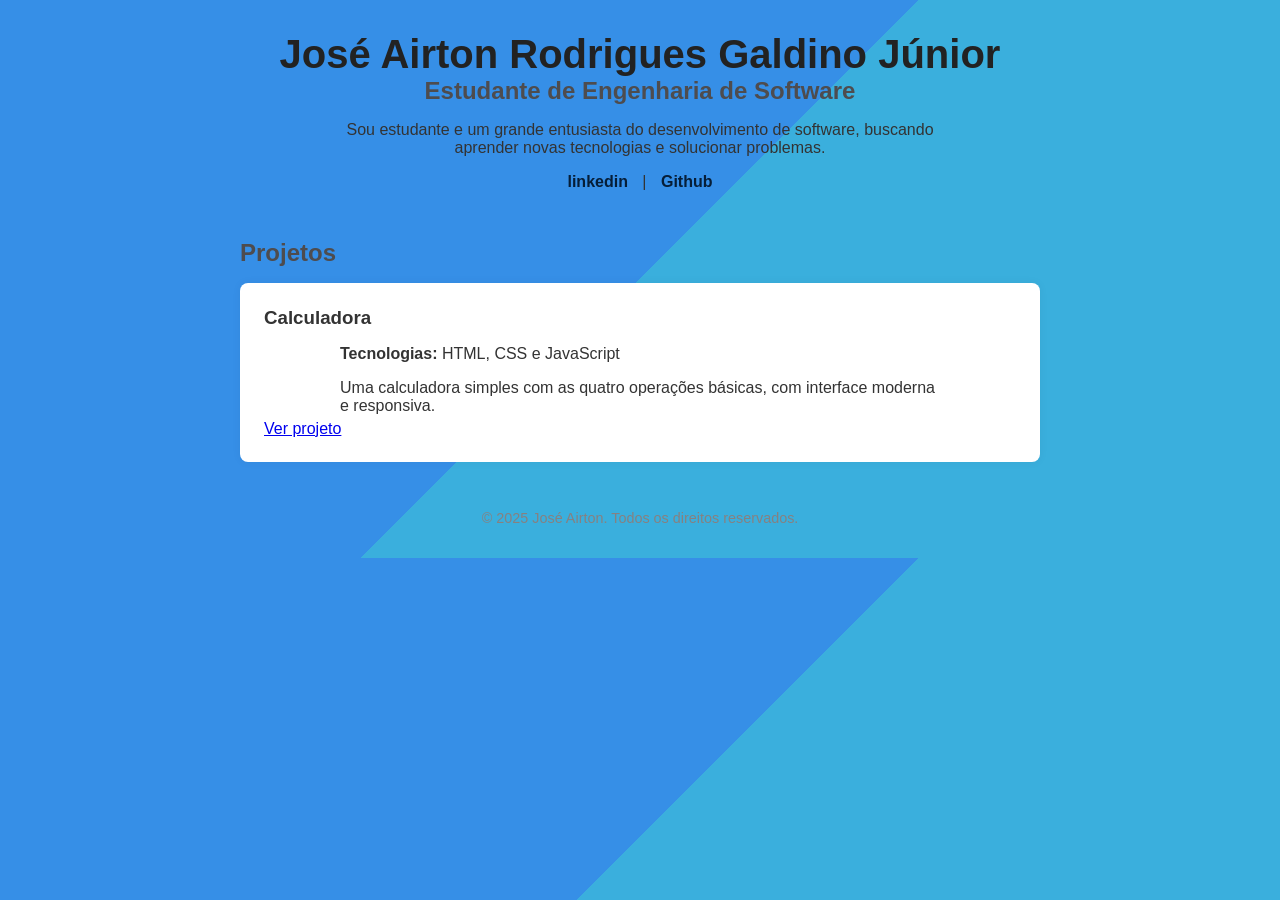
==== index.html @ 3179a434 "alterando nome portfolio.html -> imdex.html" ====
<!DOCTYPE html>
<html lang="pt-br">
<head>
    <meta charset="UTF-8">
    <meta name="viewport" content="width=device-width, initial-scale=1.0">
    <title>Portfólio - José Airton</title>

    <style>
        *{
            margin: 0;
            padding: 0;
            box-sizing: border-box;
            
            
        }
        
        body{
            font-family: 'Segoe UI', Tahoma, Geneva, Verdana, sans-serif;
            background-color: #8a8a8a;
            color: #333;
            line-height: 1,6;
            padding: 2rem;
            background: linear-gradient(135deg, #368fe7 50%, #3aafdd 50%);
        }

          header {
      text-align: center;
      margin-bottom: 3rem;
    }

    h1 {
      font-size: 2.5rem;
      color: #222;
    }

    h2 {
      font-size: 1.5rem;
      color: #4e4c4e;
      margin-bottom: 1rem;
    }

    p {
      max-width: 600px;
      margin: 1rem auto;
      font-size: 1rem;
    }

    .social-links {
      text-align: center;
      margin-top: 1rem;
    }

    .social-links a {
      margin: 0 10px;
      text-decoration: none;
      color: #061e38;
      font-weight: bolder;
    }

    .projects {
      max-width: 800px;
      margin: 0 auto;
    }

    .project {
      background-color: #fff;
      border-radius: 8px;
      padding: 1.5rem;
      margin-bottom: 1.5rem;
      box-shadow: 0 0 10px rgba(0,0,0,0.05);
    }

    .project h3 {
      margin-bottom: 0.5rem;
      color: #333;
    }

    .project p {
      margin-bottom: 0.3rem;
    }

    footer {
      text-align: center;
      margin-top: 3rem;
      font-size: 0.9rem;
      color: #868181;
    }

    @media (max-width: 600px) {
      h1 {
        font-size: 2rem;
      }

      .project {
        padding: 1rem;
      }
    }
    </style>
</head>
<body>

    <header>
        <h1>José Airton Rodrigues Galdino Júnior</h1>
        <h2>Estudante de Engenharia de Software</h2>
        <p>Sou estudante e um grande entusiasta do desenvolvimento de software, buscando aprender novas tecnologias e solucionar problemas.</p>
        <div class="social-links">
     
      <a href="https://www.linkedin.com/in/jose-airton-rodrigues-577529368/" target="_blank">linkedin</a> | <a href="https://github.com/Airtonrgj" target="_blank">Github</a> 
    </div>
    </header>

     <section class="projects">
    <h2>Projetos</h2>

    <div class="project">
      <h3>Calculadora</h3>
      <p><strong>Tecnologias:</strong> HTML, CSS e JavaScript</p>
      <p>Uma calculadora simples com as quatro operações básicas, com interface moderna e responsiva.</p>
      <a href="https://airtonrgj.github.io/calculadora/" target="_blank">Ver projeto</a>
    </div>

    
  </section>

  <footer>
    &copy; 2025 José Airton. Todos os direitos reservados.
  </footer>
    
</body>
</html>
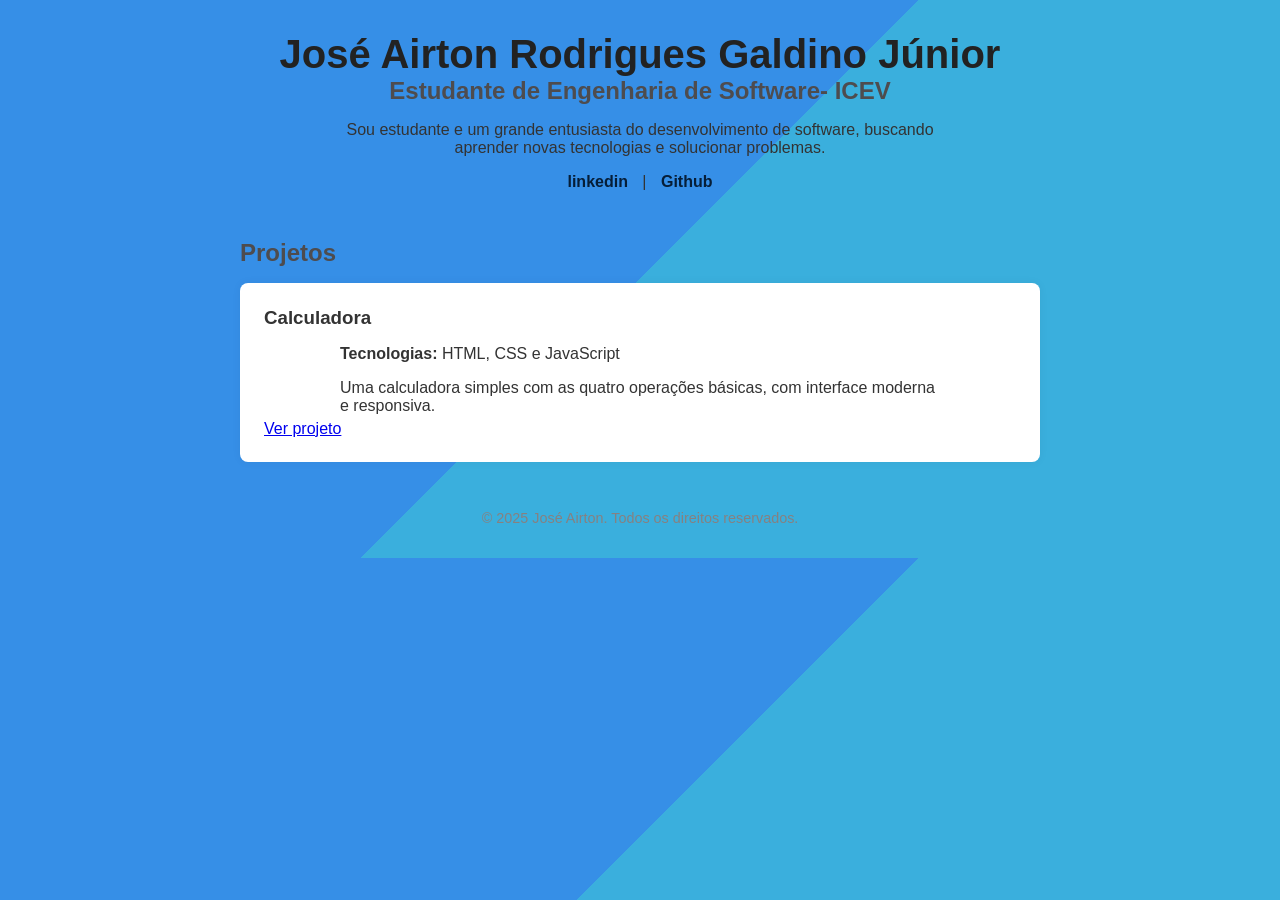
==== commit 074c9f04: "adicionando icev no h2 do curso" ====
--- a/index.html
+++ b/index.html
@@ -101,7 +101,7 @@
 
     <header>
         <h1>José Airton Rodrigues Galdino Júnior</h1>
-        <h2>Estudante de Engenharia de Software</h2>
+        <h2>Estudante de Engenharia de Software- ICEV</h2>
         <p>Sou estudante e um grande entusiasta do desenvolvimento de software, buscando aprender novas tecnologias e solucionar problemas.</p>
         <div class="social-links">
      
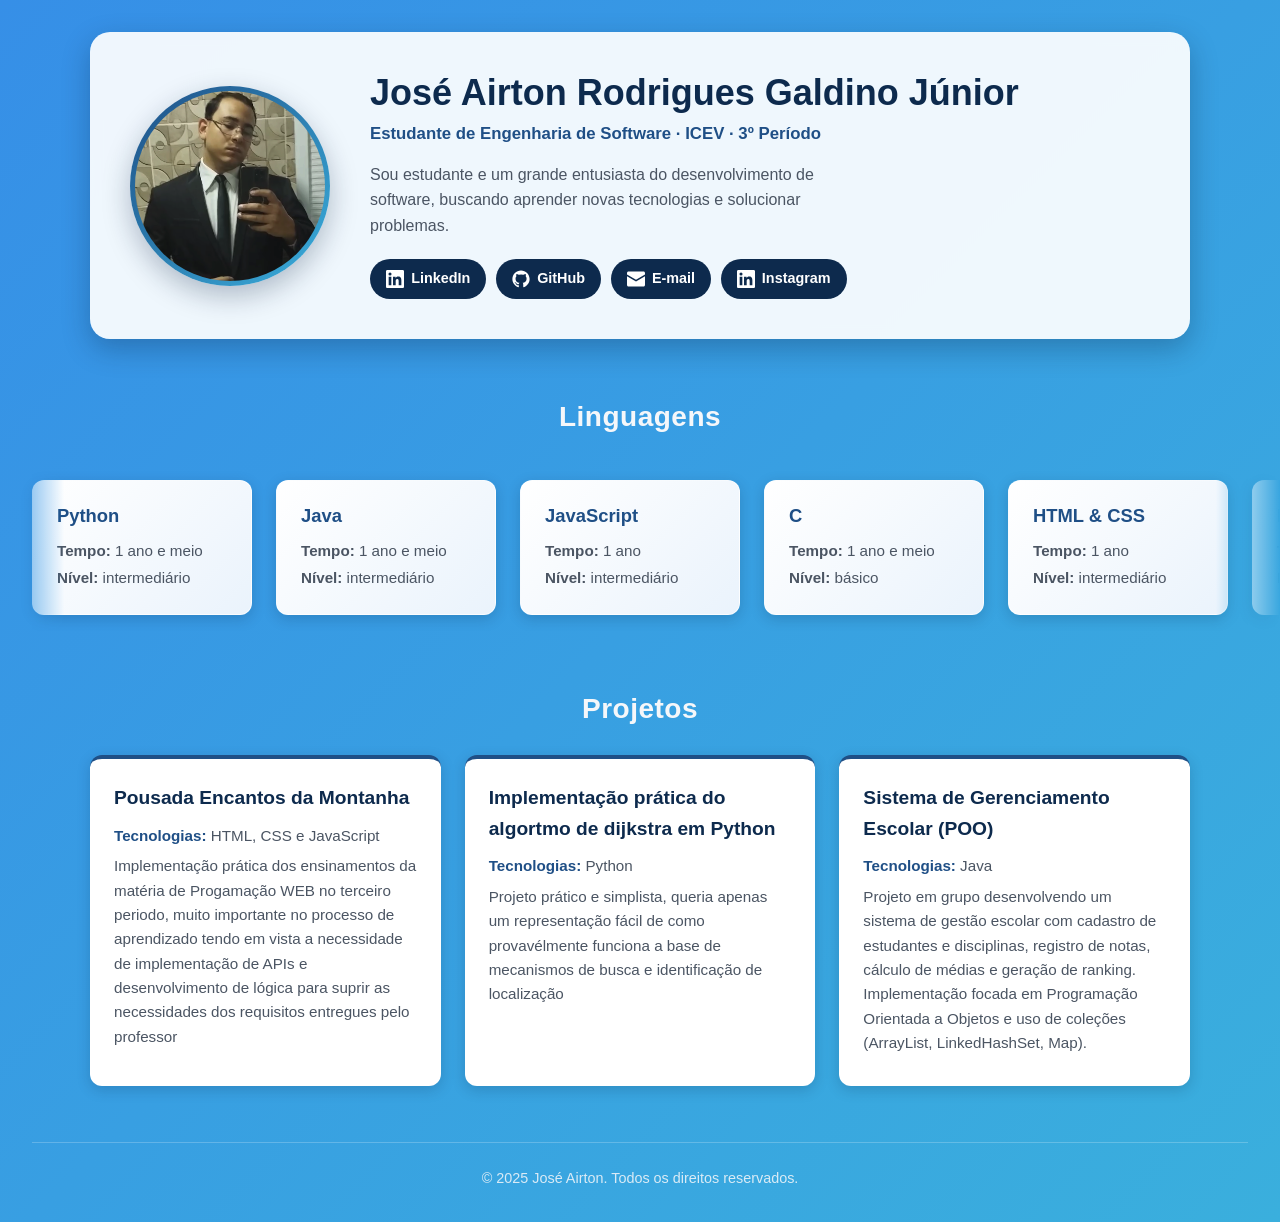
==== commit 12022403: "terminando de atualisar o portifólio por completo" ====
--- a/index.html
+++ b/index.html
@@ -4,123 +4,158 @@
     <meta charset="UTF-8">
     <meta name="viewport" content="width=device-width, initial-scale=1.0">
     <title>Portfólio - José Airton</title>
-
-    <style>
-        *{
-            margin: 0;
-            padding: 0;
-            box-sizing: border-box;
-            
-            
-        }
-        
-        body{
-            font-family: 'Segoe UI', Tahoma, Geneva, Verdana, sans-serif;
-            background-color: #8a8a8a;
-            color: #333;
-            line-height: 1,6;
-            padding: 2rem;
-            background: linear-gradient(135deg, #368fe7 50%, #3aafdd 50%);
-        }
-
-          header {
-      text-align: center;
-      margin-bottom: 3rem;
-    }
-
-    h1 {
-      font-size: 2.5rem;
-      color: #222;
-    }
-
-    h2 {
-      font-size: 1.5rem;
-      color: #4e4c4e;
-      margin-bottom: 1rem;
-    }
-
-    p {
-      max-width: 600px;
-      margin: 1rem auto;
-      font-size: 1rem;
-    }
-
-    .social-links {
-      text-align: center;
-      margin-top: 1rem;
-    }
-
-    .social-links a {
-      margin: 0 10px;
-      text-decoration: none;
-      color: #061e38;
-      font-weight: bolder;
-    }
-
-    .projects {
-      max-width: 800px;
-      margin: 0 auto;
-    }
-
-    .project {
-      background-color: #fff;
-      border-radius: 8px;
-      padding: 1.5rem;
-      margin-bottom: 1.5rem;
-      box-shadow: 0 0 10px rgba(0,0,0,0.05);
-    }
-
-    .project h3 {
-      margin-bottom: 0.5rem;
-      color: #333;
-    }
-
-    .project p {
-      margin-bottom: 0.3rem;
-    }
-
-    footer {
-      text-align: center;
-      margin-top: 3rem;
-      font-size: 0.9rem;
-      color: #868181;
-    }
-
-    @media (max-width: 600px) {
-      h1 {
-        font-size: 2rem;
-      }
-
-      .project {
-        padding: 1rem;
-      }
-    }
-    </style>
+    <link rel="stylesheet" href="style.css">
 </head>
 <body>
 
-    <header>
+    <header class="hero">
+      <div class="hero-photo">
+        <img src="imagens/214992477.png" alt="Foto de José Airton" />
+      </div>
+
+      <div class="hero-content">
         <h1>José Airton Rodrigues Galdino Júnior</h1>
-        <h2>Estudante de Engenharia de Software- ICEV</h2>
-        <p>Sou estudante e um grande entusiasta do desenvolvimento de software, buscando aprender novas tecnologias e solucionar problemas.</p>
+        <p class="hero-role">Estudante de Engenharia de Software · ICEV · 3º Período</p>
+        <p class="hero-bio">Sou estudante e um grande entusiasta do desenvolvimento de software, buscando aprender novas tecnologias e solucionar problemas.</p>
+
         <div class="social-links">
-     
-      <a href="https://www.linkedin.com/in/jose-airton-rodrigues-577529368/" target="_blank">linkedin</a> | <a href="https://github.com/Airtonrgj" target="_blank">Github</a> 
-    </div>
+          <a href="https://www.linkedin.com/in/jose-airton-rodrigues-577529368/" target="_blank" rel="noopener noreferrer" aria-label="LinkedIn">
+            <svg viewBox="0 0 24 24" aria-hidden="true" fill="currentColor"><path d="M20.45 20.45h-3.55v-5.57c0-1.33-.02-3.03-1.85-3.03-1.85 0-2.13 1.45-2.13 2.94v5.66H9.36V9h3.41v1.56h.05c.48-.9 1.64-1.85 3.38-1.85 3.62 0 4.29 2.38 4.29 5.47v6.27zM5.34 7.43a2.06 2.06 0 1 1 0-4.12 2.06 2.06 0 0 1 0 4.12zm1.78 13.02H3.56V9h3.56v11.45zM22.22 0H1.77C.79 0 0 .77 0 1.72v20.56C0 23.23.79 24 1.77 24h20.45c.98 0 1.78-.77 1.78-1.72V1.72C24 .77 23.2 0 22.22 0z"/></svg>
+            <span>LinkedIn</span>
+          </a>
+          <a href="https://github.com/Airtonrgj" target="_blank" rel="noopener noreferrer" aria-label="GitHub">
+            <svg viewBox="0 0 24 24" aria-hidden="true" fill="currentColor"><path d="M12 .5C5.65.5.5 5.65.5 12c0 5.08 3.29 9.39 7.86 10.91.58.1.79-.25.79-.56v-2.17c-3.2.7-3.88-1.37-3.88-1.37-.53-1.34-1.29-1.7-1.29-1.7-1.05-.72.08-.71.08-.71 1.16.08 1.77 1.2 1.77 1.2 1.04 1.78 2.72 1.27 3.38.97.11-.76.41-1.27.74-1.56-2.55-.29-5.24-1.27-5.24-5.67 0-1.25.45-2.27 1.18-3.07-.12-.29-.51-1.46.11-3.04 0 0 .97-.31 3.18 1.17a11.05 11.05 0 0 1 5.79 0c2.21-1.48 3.18-1.17 3.18-1.17.62 1.58.23 2.75.11 3.04.74.8 1.18 1.82 1.18 3.07 0 4.41-2.69 5.37-5.25 5.66.42.36.79 1.07.79 2.17v3.21c0 .31.21.67.8.56C20.21 21.39 23.5 17.08 23.5 12 23.5 5.65 18.35.5 12 .5z"/></svg>
+            <span>GitHub</span>
+          </a>
+          <a href="mailto:jarodriguesj1@gmail.com" aria-label="E-mail">
+            <svg viewBox="0 0 24 24" aria-hidden="true" fill="currentColor"><path d="M12 13.065 0 6V4c0-1.1.9-2 2-2h20c1.1 0 2 .9 2 2v2l-12 7.065zm12-4.71V20c0 1.1-.9 2-2 2H2c-1.1 0-2-.9-2-2V8.355l12 6.94 12-6.94z"/></svg>
+            <span>E-mail</span>
+          </a>
+          <a href="https://www.instagram.com/airtonrgj/?next=%2Flittledoce%2F" target="_blank" rel="noopener noreferrer" aria-label="LinkedIn">
+            <svg viewBox="0 0 24 24" aria-hidden="true" fill="currentColor"><path d="M20.45 20.45h-3.55v-5.57c0-1.33-.02-3.03-1.85-3.03-1.85 0-2.13 1.45-2.13 2.94v5.66H9.36V9h3.41v1.56h.05c.48-.9 1.64-1.85 3.38-1.85 3.62 0 4.29 2.38 4.29 5.47v6.27zM5.34 7.43a2.06 2.06 0 1 1 0-4.12 2.06 2.06 0 0 1 0 4.12zm1.78 13.02H3.56V9h3.56v11.45zM22.22 0H1.77C.79 0 0 .77 0 1.72v20.56C0 23.23.79 24 1.77 24h20.45c.98 0 1.78-.77 1.78-1.72V1.72C24 .77 23.2 0 22.22 0z"/></svg>
+            <span>Instagram</span>
+          </a>
+        </div>
+      </div>
     </header>
 
-     <section class="projects">
-    <h2>Projetos</h2>
+    <!-- achei melhor uma section para cada um dos parâmetro que acho importante apresentar -->
+    <section class="linguagens">
+      <h2>Linguagens</h2>
 
-    <div class="project">
-      <h3>Calculadora</h3>
-      <p><strong>Tecnologias:</strong> HTML, CSS e JavaScript</p>
-      <p>Uma calculadora simples com as quatro operações básicas, com interface moderna e responsiva.</p>
-      <a href="https://airtonrgj.github.io/calculadora/" target="_blank">Ver projeto</a>
-    </div>
+      <div class="carrossel">
+        <div class="carrossel-track">
+          <div class="linguagen">
+            <h3>Python</h3>
+            <p><strong>Tempo:</strong> 1 ano e meio</p>
+            <p><strong>Nível:</strong> intermediário</p>
+          </div>
+
+          <div class="linguagen">
+            <h3>Java</h3>
+            <p><strong>Tempo:</strong> 1 ano e meio</p>
+            <p><strong>Nível:</strong> intermediário</p>
+          </div>
+
+          <div class="linguagen">
+            <h3>JavaScript</h3>
+            <p><strong>Tempo:</strong> 1 ano</p>
+            <p><strong>Nível:</strong> intermediário</p>
+          </div>
+
+          <div class="linguagen">
+            <h3>C</h3>
+            <p><strong>Tempo:</strong> 1 ano e meio</p>
+            <p><strong>Nível:</strong> básico</p>
+          </div>
+
+          <div class="linguagen">
+            <h3>HTML & CSS</h3>
+            <p><strong>Tempo:</strong> 1 ano</p>
+            <p><strong>Nível:</strong> intermediário</p>
+          </div>
+
+          <div class="linguagen" aria-hidden="true">
+            <h3>Python</h3>
+            <p><strong>Tempo:</strong> 1 ano e meio</p>
+            <p><strong>Nível:</strong> intermediário</p>
+          </div>
+
+          <div class="linguagen" aria-hidden="true">
+            <h3>Java</h3>
+            <p><strong>Tempo:</strong> 1 ano e meio</p>
+            <p><strong>Nível:</strong> intermediário</p>
+          </div>
+
+          <div class="linguagen" aria-hidden="true">
+            <h3>JavaScript</h3>
+            <p><strong>Tempo:</strong> 1 ano</p>
+            <p><strong>Nível:</strong> intermediário</p>
+          </div>
+
+          <div class="linguagen" aria-hidden="true">
+            <h3>C</h3>
+            <p><strong>Tempo:</strong> 1 ano e meio</p>
+            <p><strong>Nível:</strong> básico</p>
+          </div>
+
+          <div class="linguagen" aria-hidden="true">
+            <h3>HTML & CSS</h3>
+            <p><strong>Tempo:</strong> 1 ano</p>
+            <p><strong>Nível:</strong> intermediário</p>
+          </div>
+        </div>
+      </div>
+    </section>
+    
+    
 
     
+    
+    
+    
+    
+    
+    <section class="projects">
+      <h2>Projetos</h2>
+
+      <div class="projects-list">
+<!-- mantive a mesma classe tendo em vista que eu queria uma apresentação homogênia dos projetos -->
+ <!-- adicionanndo a classe dentro do link, assim pode criar em qualquer parte do quadrado, que ele vai direto pro link -->
+        <a class="project" href="https://encantos-da-montanha.vercel.app/src/presentation/views/index.html" target="_blank" rel="noopener noreferrer">
+          <h3>Pousada Encantos da Montanha</h3>
+          <p><strong>Tecnologias:</strong> HTML, CSS e JavaScript</p>
+          <p>Implementação prática dos ensinamentos da matéria de Progamação WEB no terceiro periodo, muito importante no processo de aprendizado tendo em vista a necessidade de implementação de APIs e desenvolvimento de lógica para suprir as necessidades dos requisitos entregues pelo professor</p>
+          
+        </a>
+
+        <a class="project" href="https://airtonrgj.github.io/calculadora/" target="_blank" rel="noopener noreferrer">
+          <h3>Implementação prática do algortmo de dijkstra em Python</h3>
+          <p><strong>Tecnologias:</strong> Python</p>
+          <p>Projeto prático e simplista, queria apenas um representação fácil de como provavélmente funciona a base de mecanismos de busca e identificação de localização</p>
+
+        </a>
+
+        <a class="project" href="https://github.com/Airtonrgj/POO-Escolar" target="_blank" rel="noopener noreferrer">
+          <h3>Sistema de Gerenciamento Escolar (POO)</h3>
+          <p><strong>Tecnologias:</strong> Java</p>
+          <p>Projeto em grupo desenvolvendo um sistema de gestão escolar com cadastro de estudantes e disciplinas, registro de notas, cálculo de médias e geração de ranking. Implementação focada em Programação Orientada a Objetos e uso de coleções (ArrayList, LinkedHashSet, Map).</p>
+        </a>
+      </div>
   </section>
+
+  <!-- achei meio desnecessário ja que ja tem o link para conversa no e-mail no inicio da página  -->
+  <!-- <section class="contato">
+    <h2>Contato</h2>
+    <p class="contato-text">Vamos conversar? Estou aberto a oportunidades, dúvidas e parcerias.</p>
+    <a class="contato-card" href="mailto:jarodriguesj1@gmail.com">
+      <svg viewBox="0 0 24 24" aria-hidden="true" fill="currentColor"><path d="M12 13.065 0 6V4c0-1.1.9-2 2-2h20c1.1 0 2 .9 2 2v2l-12 7.065zm12-4.71V20c0 1.1-.9 2-2 2H2c-1.1 0-2-.9-2-2V8.355l12 6.94 12-6.94z"/></svg>
+      <div>
+        <span class="contato-label">E-mail</span>
+        <span class="contato-value">jarodriguesj1@gmail.com</span>
+      </div>
+    </a>
+  </section> -->
 
   <footer>
     &copy; 2025 José Airton. Todos os direitos reservados.
--- a/style.css
+++ b/style.css
@@ -0,0 +1,373 @@
+:root {
+  --azul-escuro: #0d2a4d;
+  --azul-medio: #1f4f86;
+  --azul-claro: #368fe7;
+  --ciano: #3aafdd;
+  --branco: #ffffff;
+  --branco-suave: #eaf3fc;
+  --texto-escuro: #1f2937;
+  --texto-medio: #4b5563;
+  --texto-claro: #f5f7fa;
+  --sombra-suave: 0 4px 14px rgba(6, 30, 56, 0.18);
+  --sombra-forte: 0 10px 28px rgba(6, 30, 56, 0.28);
+  --radius: 12px;
+}
+
+* {
+  margin: 0;
+  padding: 0;
+  box-sizing: border-box;
+}
+
+body {
+  font-family: 'Inter', 'Segoe UI', Tahoma, Geneva, Verdana, sans-serif;
+  color: var(--texto-escuro);
+  line-height: 1.6;
+  padding: 2rem;
+  background: linear-gradient(135deg, var(--azul-claro) 0%, var(--ciano) 100%);
+  min-height: 100vh;
+}
+
+.hero {
+  max-width: 1100px;
+  margin: 0 auto 3.5rem;
+  padding: 2.5rem;
+  background: rgba(255, 255, 255, 0.92);
+  border-radius: 20px;
+  box-shadow: var(--sombra-forte);
+  display: flex;
+  align-items: center;
+  gap: 2.5rem;
+  flex-wrap: wrap;
+  justify-content: center;
+  backdrop-filter: blur(6px);
+}
+
+.hero-photo {
+  flex-shrink: 0;
+  width: 200px;
+  height: 200px;
+  border-radius: 50%;
+  overflow: hidden;
+  padding: 5px;
+  background: linear-gradient(135deg, var(--azul-medio), var(--ciano));
+  box-shadow: var(--sombra-forte);
+  transition: transform .35s ease;
+}
+
+.hero-photo:hover {
+  transform: scale(1.04);
+}
+
+.hero-photo img {
+  width: 100%;
+  height: 100%;
+  border-radius: 50%;
+  object-fit: cover;
+  display: block;
+  background: var(--branco);
+}
+
+.hero-content {
+  flex: 1 1 320px;
+  min-width: 0;
+}
+
+.hero-content h1 {
+  font-size: 2.25rem;
+  color: var(--azul-escuro);
+  line-height: 1.15;
+  margin-bottom: 0.5rem;
+}
+
+.hero-role {
+  font-size: 1.05rem;
+  color: var(--azul-medio);
+  font-weight: 600;
+  margin-bottom: 0.85rem;
+}
+
+.hero-bio {
+  font-size: 1rem;
+  color: var(--texto-medio);
+  margin-bottom: 1.25rem;
+  max-width: 56ch;
+}
+
+.social-links {
+  display: flex;
+  flex-wrap: wrap;
+  gap: 0.6rem;
+}
+
+.social-links a {
+  display: inline-flex;
+  align-items: center;
+  gap: 0.45rem;
+  padding: 0.55rem 1rem;
+  background: var(--azul-escuro);
+  color: var(--branco);
+  border-radius: 999px;
+  text-decoration: none;
+  font-weight: 600;
+  font-size: 0.9rem;
+  transition: transform .2s ease, background .2s ease, box-shadow .2s ease;
+}
+
+.social-links a:hover,
+.social-links a:focus-visible {
+  background: var(--azul-medio);
+  transform: translateY(-2px);
+  box-shadow: var(--sombra-suave);
+  outline: none;
+}
+
+.social-links svg {
+  width: 18px;
+  height: 18px;
+}
+
+section > h2 {
+  font-size: 1.75rem;
+  color: var(--texto-claro);
+  margin-bottom: 1.5rem;
+  text-align: center;
+  letter-spacing: 0.5px;
+}
+
+.linguagens {
+  max-width: none;
+  margin: 0 -2rem 3.5rem;
+}
+
+.linguagens h2 {
+  color: var(--texto-claro);
+}
+
+.carrossel {
+  overflow: hidden;
+  padding: 1rem 2rem;
+  mask-image: linear-gradient(to right, transparent, #000 5%, #000 95%, transparent);
+  -webkit-mask-image: linear-gradient(to right, transparent, #000 5%, #000 95%, transparent);
+}
+
+.carrossel-track {
+  display: flex;
+  gap: 1.5rem;
+  width: max-content;
+  animation: carrossel-scroll 25s linear infinite;
+}
+
+.carrossel:hover .carrossel-track {
+  animation-play-state: paused;
+}
+
+@keyframes carrossel-scroll {
+  from { transform: translateX(0); }
+  to   { transform: translateX(-50%); }
+}
+
+.linguagen {
+  flex-shrink: 0;
+  min-width: 220px;
+  background: linear-gradient(135deg, var(--branco) 0%, var(--branco-suave) 100%);
+  border-radius: var(--radius);
+  padding: 1.25rem 1.5rem;
+  box-shadow: var(--sombra-suave);
+  border: 1px solid rgba(255, 255, 255, 0.6);
+  transition: transform .25s ease, box-shadow .25s ease;
+}
+
+.linguagen:hover {
+  transform: translateY(-4px);
+  box-shadow: var(--sombra-forte);
+}
+
+.linguagen h3 {
+  margin-bottom: 0.5rem;
+  color: var(--azul-medio);
+  font-size: 1.15rem;
+}
+
+.linguagen p {
+  margin: 0.2rem 0;
+  font-size: 0.95rem;
+  color: var(--texto-medio);
+}
+
+@media (prefers-reduced-motion: reduce) {
+  .carrossel-track {
+    animation: none;
+  }
+}
+
+.projects {
+  max-width: 1100px;
+  margin: 0 auto 3.5rem;
+}
+
+.projects-list {
+  display: flex;
+  flex-wrap: wrap;
+  gap: 1.5rem;
+  justify-content: center;
+}
+
+.project {
+  display: flex;
+  flex-direction: column;
+  background: var(--branco);
+  border-radius: var(--radius);
+  padding: 1.5rem;
+  box-shadow: var(--sombra-suave);
+  flex: 1 1 320px;
+  max-width: 500px;
+  color: var(--texto-escuro);
+  text-decoration: none;
+  cursor: pointer;
+  border-top: 4px solid var(--azul-medio);
+  transition: transform .25s ease, box-shadow .25s ease;
+}
+
+.project:hover,
+.project:focus-visible {
+  transform: translateY(-4px);
+  box-shadow: var(--sombra-forte);
+  outline: none;
+}
+
+.project:focus-visible {
+  box-shadow: var(--sombra-forte), 0 0 0 3px var(--azul-medio);
+}
+
+.project h3 {
+  margin-bottom: 0.6rem;
+  color: var(--azul-escuro);
+  font-size: 1.2rem;
+}
+
+.project p {
+  margin-bottom: 0.4rem;
+  color: var(--texto-medio);
+  font-size: 0.95rem;
+}
+
+.project p strong {
+  color: var(--azul-medio);
+}
+
+.contato {
+  max-width: 700px;
+  margin: 0 auto 3rem;
+  text-align: center;
+}
+
+.contato-text {
+  color: var(--texto-claro);
+  margin-bottom: 1.25rem;
+  font-size: 1rem;
+}
+
+.contato-card {
+  display: inline-flex;
+  align-items: center;
+  gap: 1rem;
+  padding: 1rem 1.5rem;
+  background: var(--branco);
+  border-radius: var(--radius);
+  text-decoration: none;
+  color: var(--texto-escuro);
+  box-shadow: var(--sombra-suave);
+  border-left: 4px solid var(--azul-medio);
+  transition: transform .25s ease, box-shadow .25s ease;
+}
+
+.contato-card:hover,
+.contato-card:focus-visible {
+  transform: translateY(-3px);
+  box-shadow: var(--sombra-forte);
+  outline: none;
+}
+
+.contato-card svg {
+  width: 28px;
+  height: 28px;
+  color: var(--azul-medio);
+  flex-shrink: 0;
+}
+
+.contato-card > div {
+  display: flex;
+  flex-direction: column;
+  text-align: left;
+}
+
+.contato-label {
+  font-size: 0.8rem;
+  color: var(--texto-medio);
+  text-transform: uppercase;
+  letter-spacing: 0.5px;
+}
+
+.contato-value {
+  font-weight: 600;
+  color: var(--azul-escuro);
+  font-size: 1.05rem;
+}
+
+footer {
+  text-align: center;
+  margin-top: 3rem;
+  padding-top: 1.5rem;
+  border-top: 1px solid rgba(255, 255, 255, 0.25);
+  font-size: 0.9rem;
+  color: var(--texto-claro);
+  opacity: 0.85;
+}
+
+@media (max-width: 768px) {
+  body {
+    padding: 1rem;
+  }
+
+  .hero {
+    padding: 1.75rem;
+    text-align: center;
+  }
+
+  .hero-photo {
+    width: 160px;
+    height: 160px;
+  }
+
+  .hero-content h1 {
+    font-size: 1.75rem;
+  }
+
+  .social-links {
+    justify-content: center;
+  }
+
+  .linguagens {
+    margin: 0 -1rem 2.5rem;
+  }
+
+  .carrossel {
+    padding: 1rem;
+  }
+}
+
+@media (max-width: 480px) {
+  .hero {
+    padding: 1.25rem;
+  }
+
+  .hero-photo {
+    width: 140px;
+    height: 140px;
+  }
+
+  .project {
+    padding: 1.25rem;
+  }
+}
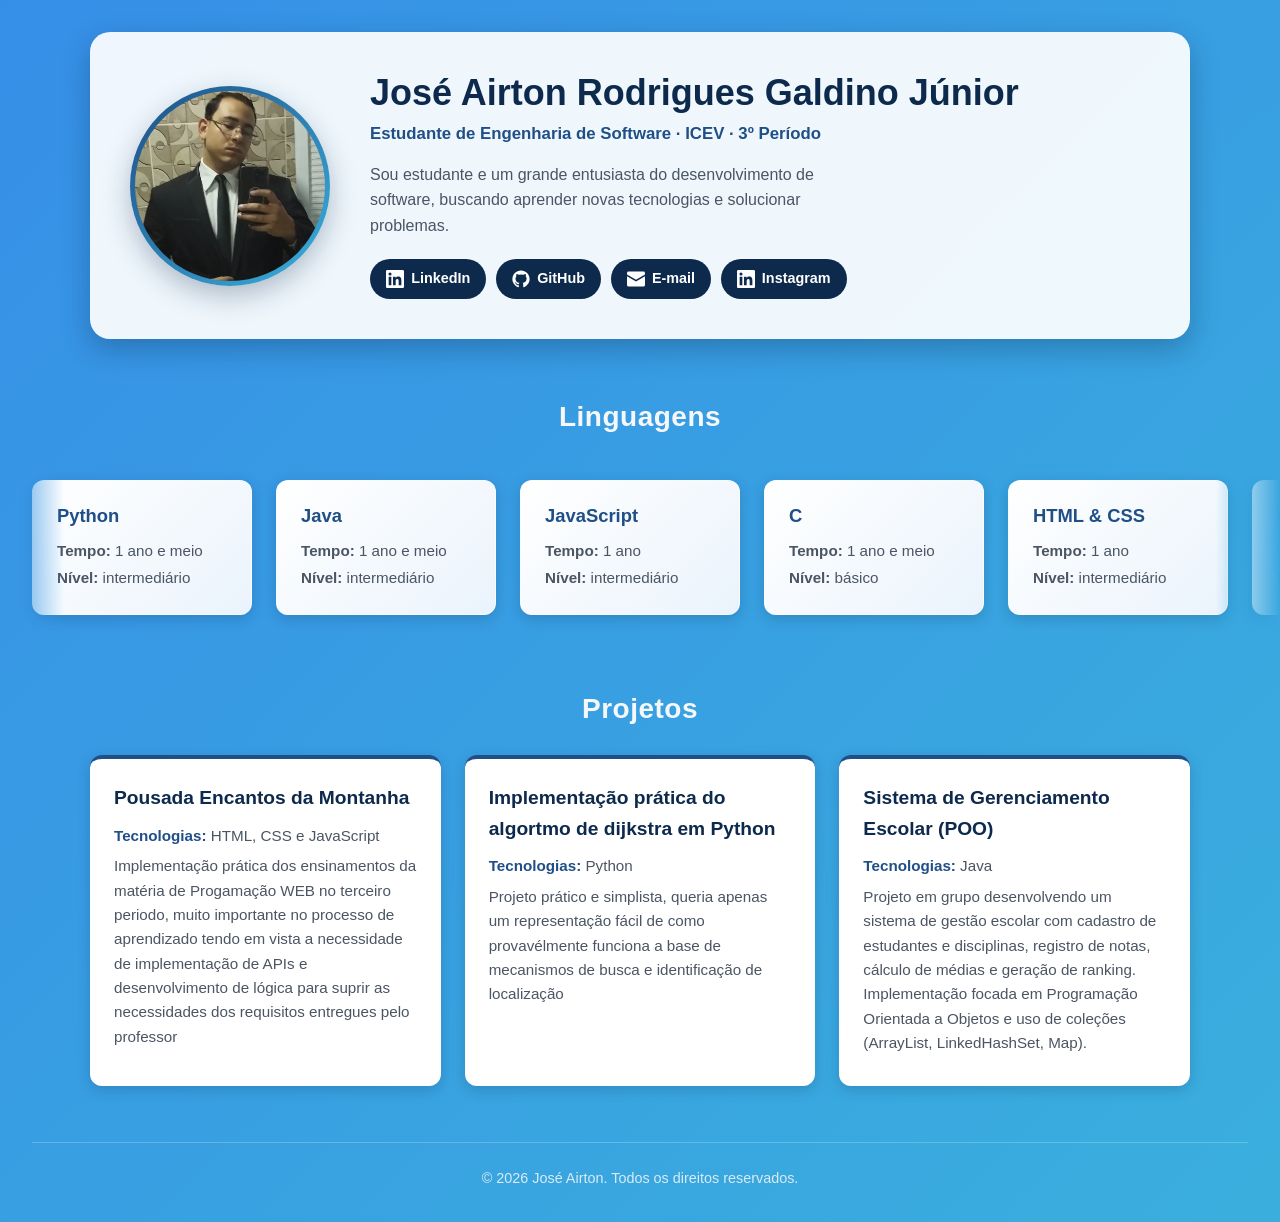
==== commit d08af949: "deixei footer com o ano anterior, animal. correrção do footer" ====
--- a/index.html
+++ b/index.html
@@ -158,7 +158,7 @@
   </section> -->
 
   <footer>
-    &copy; 2025 José Airton. Todos os direitos reservados.
+    &copy; 2026 José Airton. Todos os direitos reservados.
   </footer>
     
 </body>
